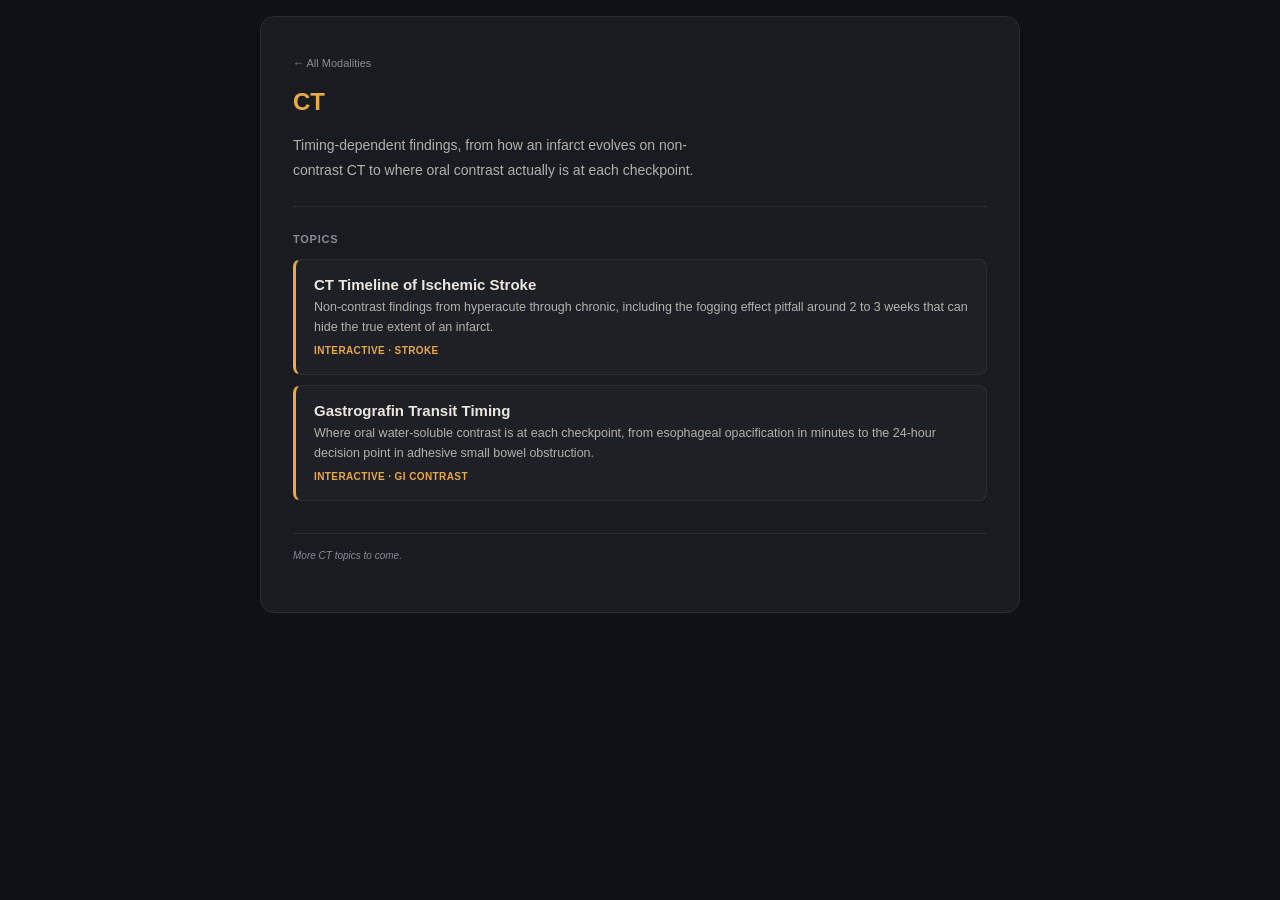
==== ct/index.html @ d0aad86f "Publish Learning Radiology guides" ====
<!DOCTYPE html>
<html lang="en">
<head>
<meta charset="UTF-8">
<meta name="viewport" content="width=device-width, initial-scale=1.0">
<title>CT - Radiology Reference</title>
<link rel="stylesheet" href="../style.css">
</head>
<body>
<div class="page">

  <a class="back-link" href="../index.html">&larr; All Modalities</a>

  <div class="hero-title" style="font-size:24px; color: var(--ct);">CT</div>
  <p class="hero-intro">Timing-dependent findings, from how an infarct evolves on non-contrast CT to where oral contrast actually is at each checkpoint.</p>

  <hr class="divider">

  <div class="section-label">Topics</div>

  <a class="topic-card" href="stroke-timing.html" style="--accent: var(--ct);">
    <div class="topic-title">CT Timeline of Ischemic Stroke</div>
    <div class="topic-desc">Non-contrast findings from hyperacute through chronic, including the fogging effect pitfall around 2 to 3 weeks that can hide the true extent of an infarct.</div>
    <div class="topic-tag">Interactive &middot; Stroke</div>
  </a>

  <a class="topic-card" href="gastrografin-timing.html" style="--accent: var(--ct);">
    <div class="topic-title">Gastrografin Transit Timing</div>
    <div class="topic-desc">Where oral water-soluble contrast is at each checkpoint, from esophageal opacification in minutes to the 24-hour decision point in adhesive small bowel obstruction.</div>
    <div class="topic-tag">Interactive &middot; GI Contrast</div>
  </a>

  <div class="footer-note">
    More CT topics to come.
  </div>

</div>
</body>
</html>
---- style.css ----
/* ============================================
   Radiology Reference - dark reading-room theme
   ============================================ */

:root {
  --paper: #101116;
  --card: #1a1b21;
  --line: #2b2c34;
  --ink: #e9e7e0;
  --muted: #8c8b93;
  --muted-soft: #b3b1ab;

  --mri: #9089d6;
  --mri-tint: #201f30;
  --mri-border: #47408a;
  --ct: #e8a94a;
  --ct-tint: #2e2618;
  --ct-border: #8a6a2a;
  --xray: #5db8c9;
  --xray-tint: #17262b;
  --xray-border: #2f6a78;
  --us: #5ecf9f;
  --us-tint: #16261f;
  --us-border: #3a7a63;
  --nucmed: #ff8a70;
  --nucmed-tint: #2e1c1c;
  --nucmed-border: #7a3a3a;

  --font-body: -apple-system, 'Helvetica Neue', Helvetica, Arial, sans-serif;
}

* { box-sizing: border-box; margin: 0; padding: 0; }

body {
  background: var(--paper);
  color: var(--ink);
  font-family: var(--font-body);
  padding: 16px;
  -webkit-font-smoothing: antialiased;
}

a { color: inherit; text-decoration: none; }

.page {
  background: var(--card);
  border: 1px solid var(--line);
  max-width: 760px;
  margin: 0 auto;
  padding: 36px 32px 48px;
  border-radius: 14px;
}

.page.with-hero { padding-top: 0; overflow: hidden; }

.hero-banner {
  position: relative;
  margin: 0 -32px 28px;
  height: 260px;
}

.hero-banner img {
  width: 100%;
  height: 100%;
  object-fit: cover;
  display: block;
}

.hero-banner::after {
  content: '';
  position: absolute;
  inset: 0;
  background: linear-gradient(180deg, rgba(16,17,22,0) 40%, var(--card) 96%);
}

.hero-banner-inner {
  position: absolute;
  inset: 0;
  display: flex;
  flex-direction: column;
  justify-content: flex-end;
  padding: 0 32px 4px;
  z-index: 1;
}

/* ---------- Header / hero ---------- */
.top-bar {
  display: flex;
  justify-content: space-between;
  align-items: flex-start;
  gap: 16px;
  margin-bottom: 4px;
}

.creator { text-align: right; flex-shrink: 0; }
.creator-name { font-size: 12px; font-weight: 700; color: var(--ink); }
.creator-sub { font-size: 10px; color: var(--muted); line-height: 1.6; }

.hero-row {
  display: flex;
  align-items: center;
  gap: 20px;
  margin-top: 20px;
}

.hero-scan {
  flex-shrink: 0;
  width: 84px;
  height: 84px;
}

.hero-title {
  font-size: 26px;
  font-weight: 700;
  line-height: 1.25;
  max-width: 20ch;
}

.hero-intro {
  font-size: 14px;
  color: var(--muted-soft);
  line-height: 1.75;
  max-width: 56ch;
  margin-top: 16px;
}

.divider {
  border: none;
  border-top: 1px solid var(--line);
  margin: 24px 0 26px;
}

/* ---------- Modality section ---------- */
.section-label {
  font-size: 11px;
  font-weight: 700;
  color: var(--muted);
  text-transform: uppercase;
  letter-spacing: 0.07em;
  margin-bottom: 14px;
}

.modality-grid {
  display: grid;
  grid-template-columns: repeat(2, 1fr);
  gap: 10px;
}

@media (max-width: 480px) {
  .modality-grid { grid-template-columns: 1fr; }
}

.modality-card {
  display: block;
  border: 1px solid var(--border, var(--line));
  border-radius: 10px;
  padding: 16px 16px 14px;
  background: var(--tint, #1f2025);
  transition: box-shadow .15s ease, transform .15s ease, border-color .15s ease;
}

.modality-card.available:hover {
  box-shadow: 0 0 0 1px var(--accent, var(--ink)), 0 4px 20px rgba(0,0,0,0.35);
  transform: translateY(-2px);
}

.modality-card.soon {
  opacity: 0.45;
}

.modality-name {
  font-size: 15px;
  font-weight: 700;
  color: var(--accent, var(--ink));
  margin-bottom: 3px;
}

.modality-status {
  font-size: 11px;
  color: var(--muted);
}

/* ---------- Topic list (modality landing pages) ---------- */
.topic-card {
  display: block;
  border: 1px solid var(--line);
  border-left: 3px solid var(--accent, var(--ink));
  border-radius: 8px;
  padding: 16px 18px;
  margin-bottom: 10px;
  background: #1f2025;
  transition: box-shadow .15s ease, transform .15s ease;
}
.topic-card:hover {
  box-shadow: 0 4px 18px rgba(0,0,0,0.35);
  transform: translateX(2px);
}

.topic-title {
  font-size: 15px;
  font-weight: 700;
  margin-bottom: 4px;
  color: var(--ink);
}

.topic-desc {
  font-size: 12.5px;
  color: var(--muted-soft);
  line-height: 1.6;
}

.topic-tag {
  display: inline-block;
  font-size: 10px;
  font-weight: 700;
  letter-spacing: 0.04em;
  text-transform: uppercase;
  color: var(--accent, var(--muted));
  margin-top: 8px;
}

.back-link {
  display: inline-block;
  font-size: 11px;
  color: var(--muted);
  margin-bottom: 18px;
}
.back-link:hover { color: var(--ink); }

.footer-note {
  margin-top: 32px;
  padding-top: 14px;
  border-top: 1px solid var(--line);
  font-size: 10px;
  color: var(--muted);
  font-style: italic;
  line-height: 1.6;
}
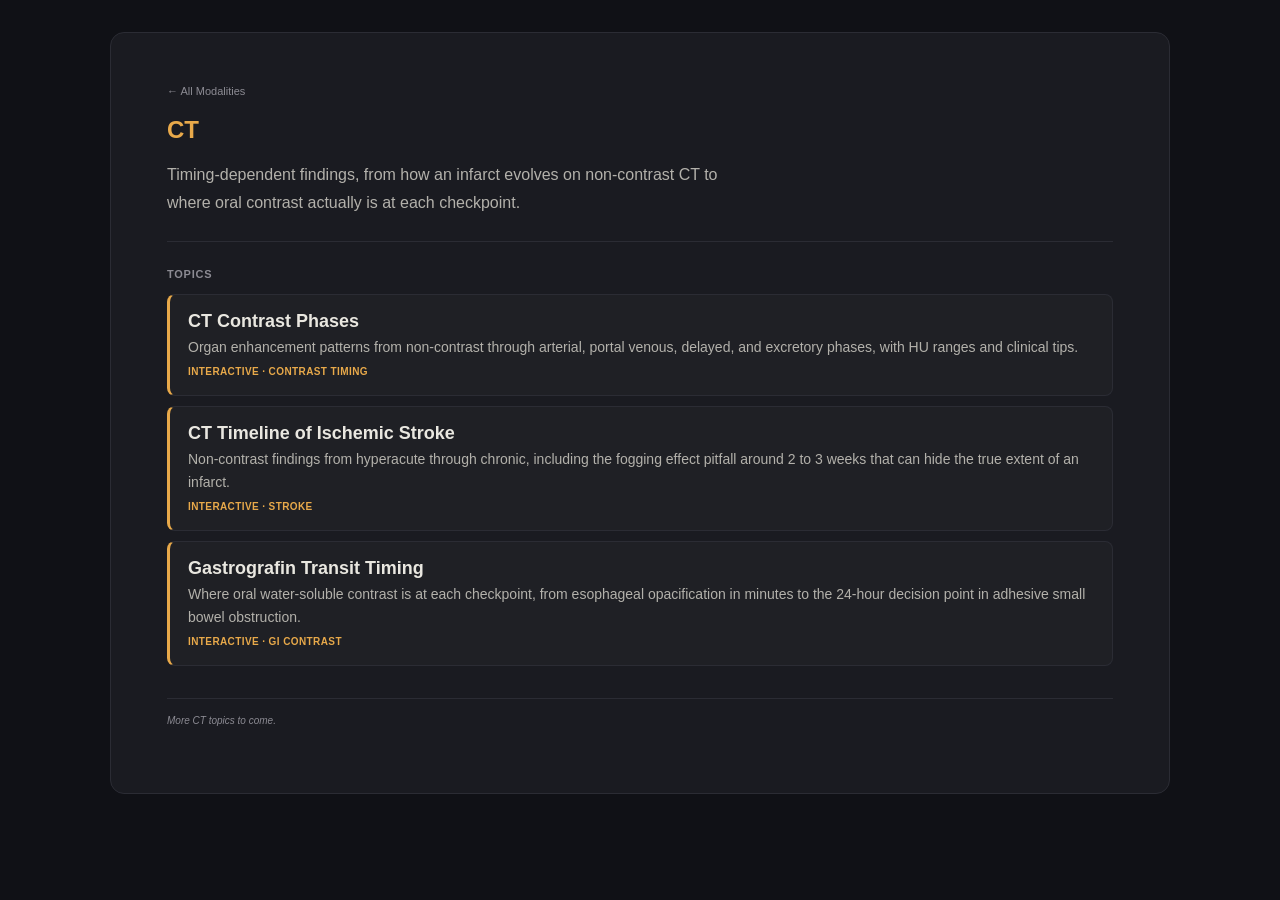
==== commit 8485572f: "Link CT contrast phases guide" ====
--- a/ct/index.html
+++ b/ct/index.html
@@ -18,6 +18,14 @@
 
   <div class="section-label">Topics</div>
 
+
+
+  <a class="topic-card" href="contrast-phases.html" style="--accent: var(--ct);">
+    <div class="topic-title">CT Contrast Phases</div>
+    <div class="topic-desc">Organ enhancement patterns from non-contrast through arterial, portal venous, delayed, and excretory phases, with HU ranges and clinical tips.</div>
+    <div class="topic-tag">Interactive &middot; Contrast Timing</div>
+  </a>
+
   <a class="topic-card" href="stroke-timing.html" style="--accent: var(--ct);">
     <div class="topic-title">CT Timeline of Ischemic Stroke</div>
     <div class="topic-desc">Non-contrast findings from hyperacute through chronic, including the fogging effect pitfall around 2 to 3 weeks that can hide the true extent of an infarct.</div>
--- a/style.css
+++ b/style.css
@@ -235,3 +235,17 @@
   font-style: italic;
   line-height: 1.6;
 }
+
+@media (min-width: 900px) {
+  body { padding: 32px; }
+  .page { max-width: 1060px; padding: 48px 56px 64px; }
+  .hero-banner { margin: 0 -56px 36px; height: 340px; }
+  .hero-banner-inner { padding: 0 56px 8px; }
+  .hero-title { font-size: 32px; }
+  .hero-intro { font-size: 16px; max-width: 64ch; }
+  .modality-card { padding: 20px; }
+  .modality-name { font-size: 18px; }
+  .modality-status { font-size: 13px; }
+  .topic-title { font-size: 18px; }
+  .topic-desc { font-size: 14px; }
+}
